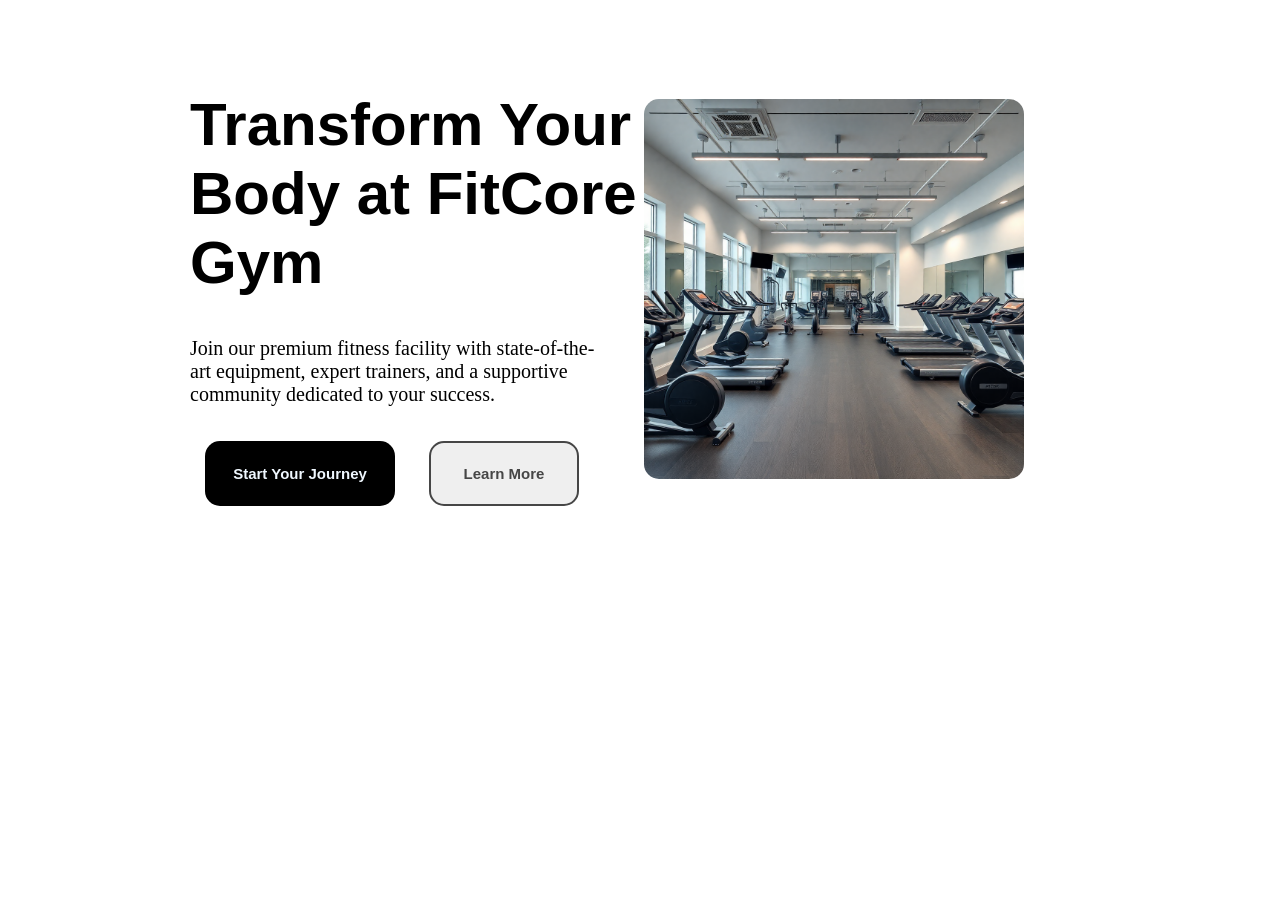
==== index.html @ e592e6e4 "First part" ====
<!DOCTYPE html>
<html lang="en">
<head>
    <meta charset="UTF-8">
    <meta name="viewport" content="width=device-width, initial-scale=1.0">
    <title>Page landing (Gym Assignment)</title>
    <link rel="stylesheet" href="./style.css">
</head>
<body>
    <header>
        <div class="writings">
        <h1>Transform Your Body at FitCore Gym</h1>
        <p>Join our premium fitness facility with state-of-the-art equipment, expert trainers, and a supportive community dedicated to your success.</p>
        <div class="buttons">
            <button class="first-btn">Start Your Journey</button>
            <button class="second-btn">Learn More</button>
        </div>
        </div>
        <img src="./Files and Images/FitCore Gym _ Assignment 2_files/hero-section-img.png" alt="" width="380">
    </header>
</body>
</html>
---- style.css ----
header{
    width: 900px;
    margin: auto;
    margin-top: 50px;
    .writings{
    display: inline-block;
        h1{
            width: 450px;
            font-family: 'Franklin Gothic Medium', 'Arial Narrow', Arial, sans-serif;
            font-size: 60px;
        }
        p{
            font-size: 20px;
            width: 420px;
        }
        .buttons{
            button{
                width: 190px;
                height: 65px;
                /* padding: 25px; */
                font-size: 15px;
                font-weight: bolder;
                border-radius: 15px;
                margin: 15px;
                    border: 2px rgb(70, 70, 70) solid;
                    color: rgb(70, 70, 70);
                &:hover{
                    cursor: pointer;
                }
                &:first-child{
                background-color: black;
                color: aliceblue;
                border: black;
                }
                &:last-child{
                width: 150px;
                }
            }
        }
    }
    img{
        border-radius: 15px;
    }
}
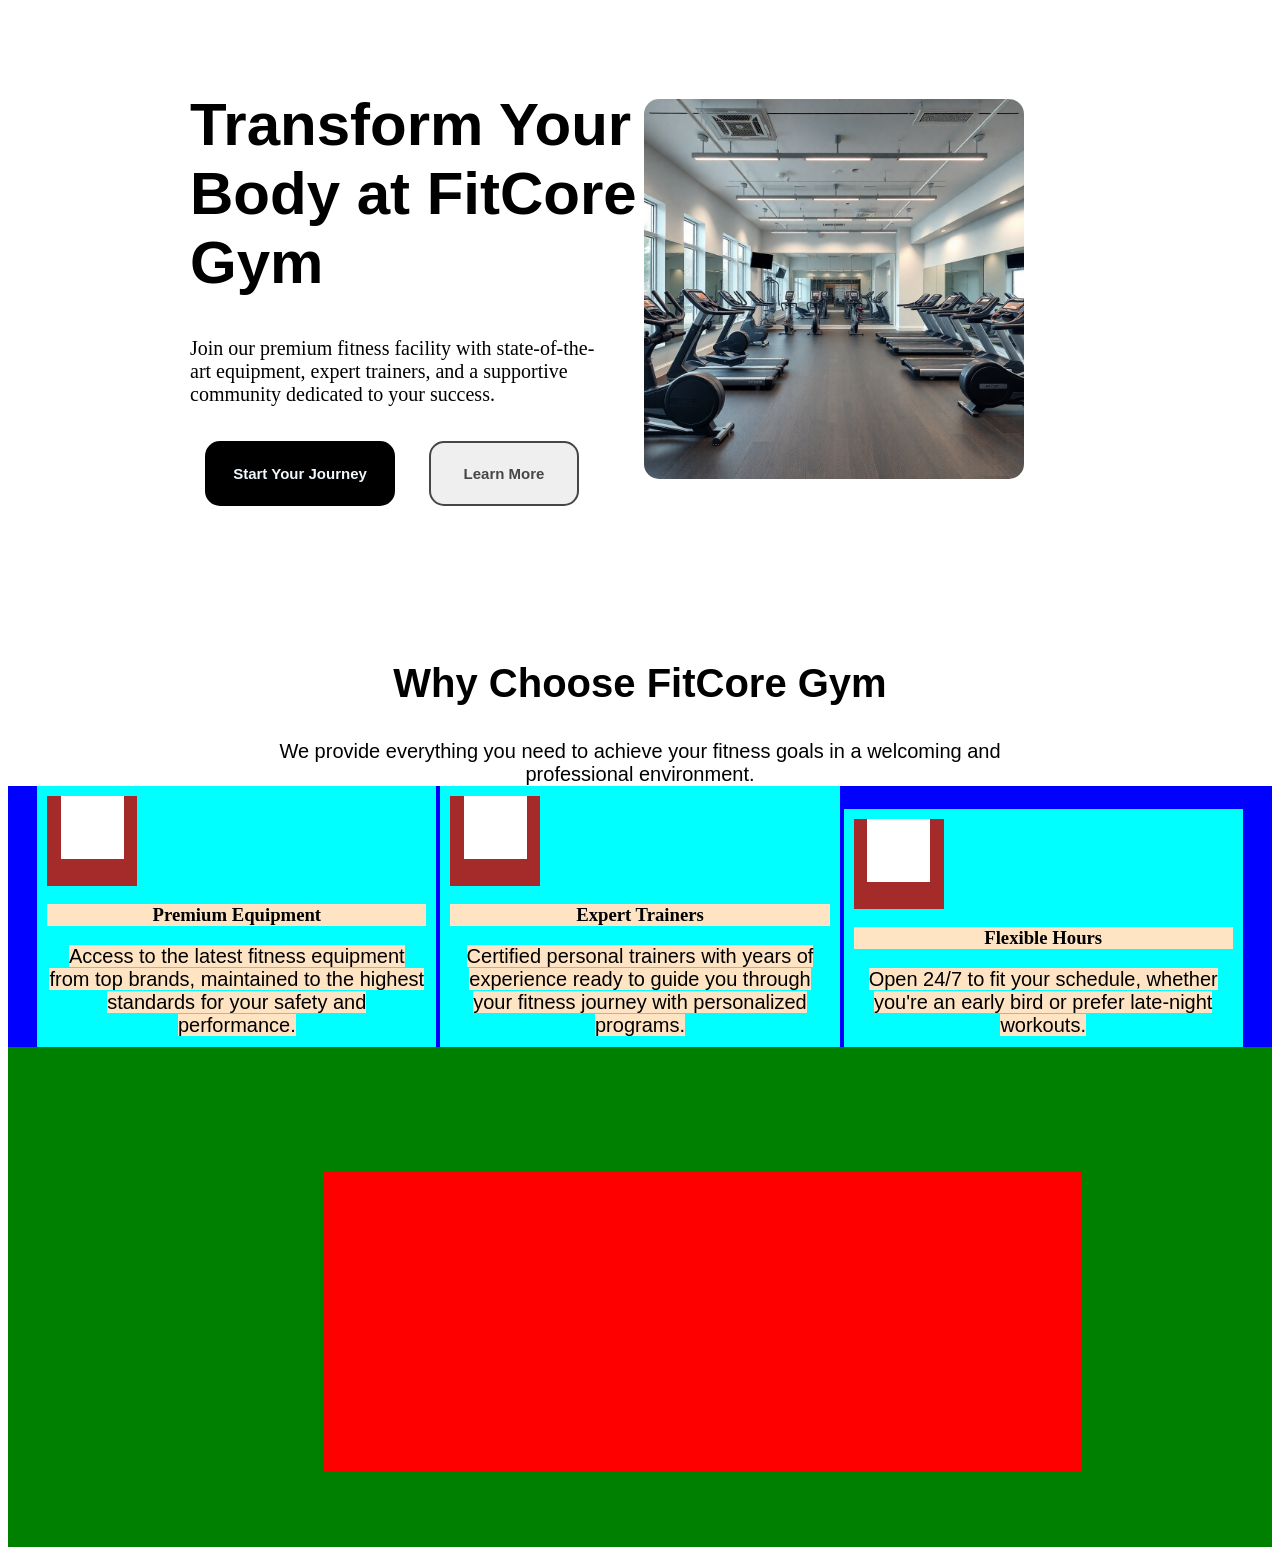
==== commit 84139b8e: "rearrange files" ====
--- a/index.html
+++ b/index.html
@@ -16,7 +16,40 @@
             <button class="second-btn">Learn More</button>
         </div>
         </div>
-        <img src="./Files and Images/FitCore Gym _ Assignment 2_files/hero-section-img.png" alt="" width="380">
+        <img src="./Images/hero-section-img.png" alt="" width="380">
     </header>
+
+    <main>
+        <article>
+            <div class="why-fitcore-gym">
+                <h1>Why Choose FitCore Gym</h1>
+                <p>We provide everything you need to achieve your fitness goals in a welcoming and professional environment.</p>
+                <div class="three-reasons">
+                    <div id="boxes-parent">
+                        <div class="boxes" id="premium-equipment">
+                        <div><div></div></div>
+                        <h3>Premium Equipment</h3>
+                        <p>Access to the latest fitness equipment from top brands, maintained to the highest standards for your safety and performance.</p>
+                    </div>
+                    <div class="boxes" id="expert-trainers">
+                        <div><div></div></div>
+                        <h3>Expert Trainers</h3>
+                        <p>Certified personal trainers with years of experience ready to guide you through your fitness journey with personalized programs.</p>
+                    </div>
+                    <div class="boxes" id="flexible-hours">
+                        <div><div></div></div>
+                        <h3>Flexible Hours</h3>
+                        <p>Open 24/7 to fit your schedule, whether you're an early bird or prefer late-night workouts.</p>
+                    </div>
+                    </div>
+                </div>
+            </div>
+        </article>
+    </main>
+
+
+    <div class="test1">
+        <div class="test2"></div>
+    </div>
 </body>
 </html>
--- a/style.css
+++ b/style.css
@@ -42,3 +42,69 @@
         border-radius: 15px;
     }
 }
+
+
+
+main{
+    article{
+        margin-top: 140px;
+        .why-fitcore-gym{
+            text-align: center;
+        }
+        h1{
+            font-family: 'Franklin Gothic Medium', 'Arial Narrow', Arial, sans-serif;
+            font-size: 40px;
+        }
+        p{
+            font-family: 'Franklin Gothic Medium', 'Arial Narrow', Arial, sans-serif;
+            font-size: 20px;
+            width: 800px;
+            margin: auto;
+        }
+        #boxes-parent{
+         margin: auto;
+         background-color: blue;
+         .boxes{
+            background-color: aqua;
+            display: inline-block;
+            width: 30%;
+            padding: 10px;
+            div{
+                width: 90px;
+                height: 90px;
+                background-color: brown;
+                padding: auto;
+                div{
+                    width: 70%;
+                    height: 70%;
+                    background-color: white;
+                    margin: auto;
+                }
+            }
+            h3{
+                background-color: bisque;
+            }
+            p{
+                background-color: bisque;
+                display: inline;
+            }
+         }
+        }
+    }
+}
+
+
+
+.test1{
+    background-color: green;
+    height: 500px;
+    width: 100%;
+    position: relative;
+    .test2{
+        height: 60%;
+        background-color: red;
+        width: 60%;
+        position: absolute; left: 25%; top: 25%;
+        
+    }
+}
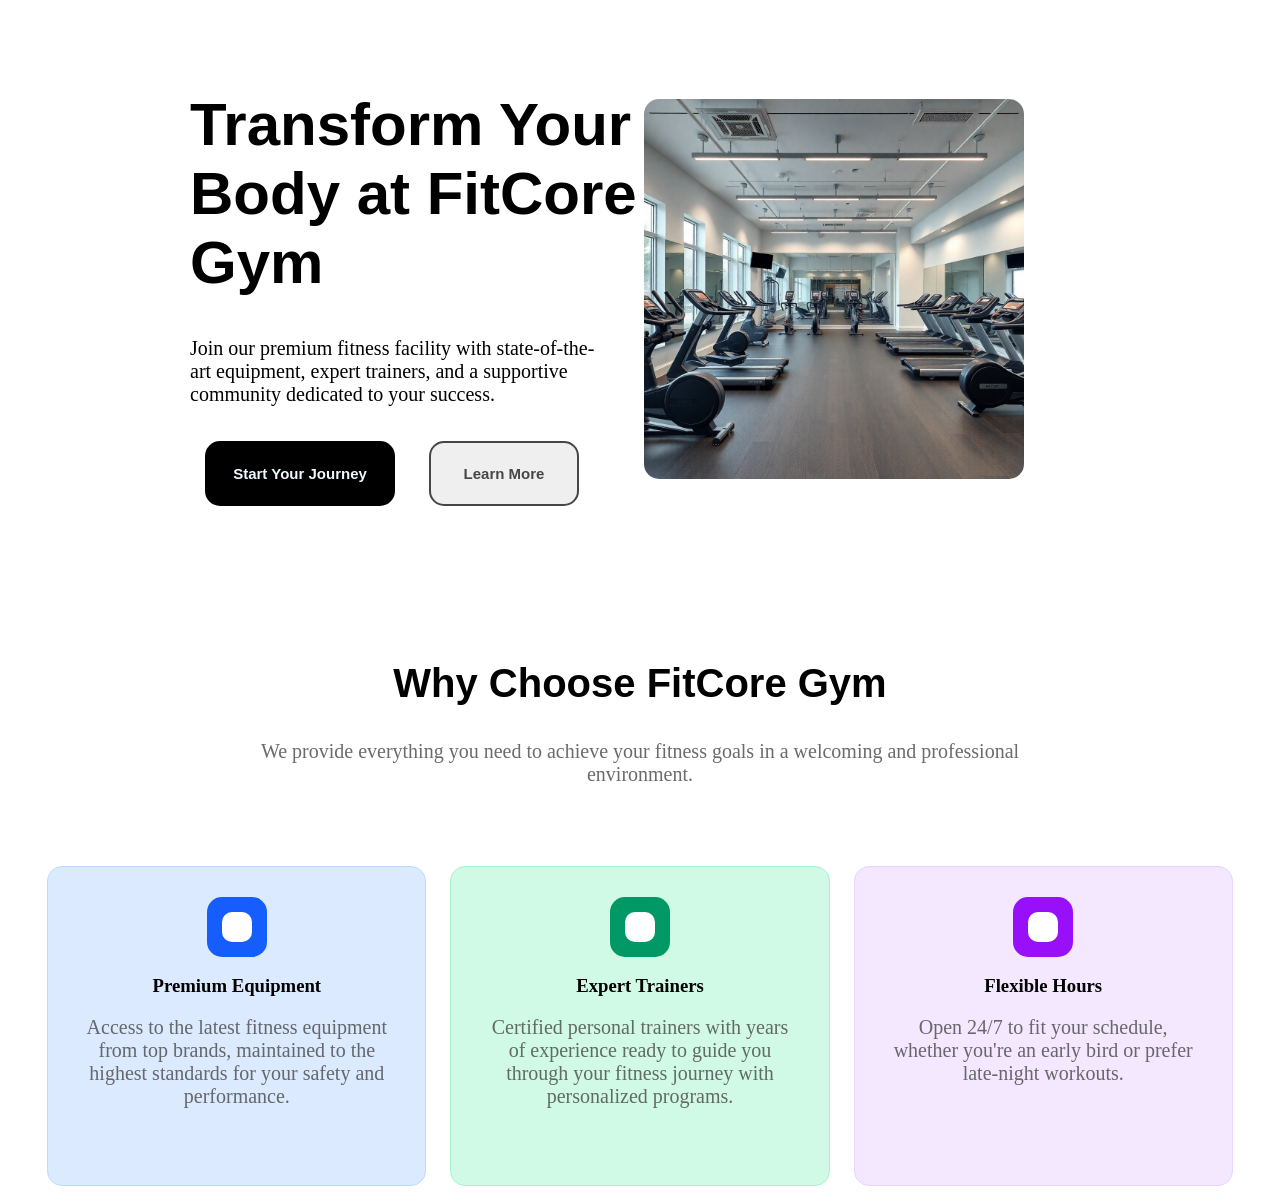
==== commit e05c1f99: "'Why Choose FitCore Gym' part added" ====
--- a/index.html
+++ b/index.html
@@ -24,7 +24,7 @@
             <div class="why-fitcore-gym">
                 <h1>Why Choose FitCore Gym</h1>
                 <p>We provide everything you need to achieve your fitness goals in a welcoming and professional environment.</p>
-                <div class="three-reasons">
+                
                     <div id="boxes-parent">
                         <div class="boxes" id="premium-equipment">
                         <div><div></div></div>
@@ -42,14 +42,12 @@
                         <p>Open 24/7 to fit your schedule, whether you're an early bird or prefer late-night workouts.</p>
                     </div>
                     </div>
-                </div>
+                
             </div>
         </article>
     </main>
 
 
-    <div class="test1">
-        <div class="test2"></div>
-    </div>
+    
 </body>
 </html>
--- a/style.css
+++ b/style.css
@@ -1,3 +1,7 @@
+*{
+    box-sizing: border-box;
+}
+
 header{
     width: 900px;
     margin: auto;
@@ -28,13 +32,13 @@
                     cursor: pointer;
                 }
                 &:first-child{
-                background-color: black;
-                color: aliceblue;
+                    background-color: black;
+                    color: aliceblue;
                 border: black;
-                }
-                &:last-child{
+            }
+            &:last-child{
                 width: 150px;
-                }
+            }
             }
         }
     }
@@ -56,37 +60,80 @@
             font-size: 40px;
         }
         p{
-            font-family: 'Franklin Gothic Medium', 'Arial Narrow', Arial, sans-serif;
+            /* font-family: 'Franklin Gothic Medium', 'Arial Narrow', Arial, sans-serif; */
             font-size: 20px;
             width: 800px;
             margin: auto;
+            margin-bottom: 70px;
+            color: rgb(70, 70, 70, 0.8);
         }
         #boxes-parent{
          margin: auto;
-         background-color: blue;
-         .boxes{
+         /* background-color: blue; */
+         height: 320px;
+        .boxes{
             background-color: aqua;
             display: inline-block;
             width: 30%;
-            padding: 10px;
+            height: 100%;
+            padding: 30px;
+            margin: 10px;
+            vertical-align: top;
+            border-radius: 15px;
             div{
-                width: 90px;
-                height: 90px;
+                width: 60px;
+                height: 60px;
+                margin: auto;
                 background-color: brown;
-                padding: auto;
+                position: relative;
+                border-radius: 15px;
                 div{
-                    width: 70%;
-                    height: 70%;
+                    width: 50%;
+                    height: 50%;
                     background-color: white;
-                    margin: auto;
+                    position: absolute; left: 25%; top: 25%;
+                    border-radius: 0;
+                    
                 }
             }
-            h3{
-                background-color: bisque;
+            /* h3{
+            } */
+            p{
+                /* background-color: bisque; */
+                display: inline;
             }
-            p{
-                background-color: bisque;
-                display: inline;
+         }
+         #premium-equipment{
+            background-color: rgb(219, 234, 254);
+            border: 1px solid rgb(190, 219, 255);
+            div{
+                background-color: rgb(21, 93, 252);
+                div{
+                    background-color: white;
+                    border-radius: 10px;
+                }
+            }
+         }
+         #expert-trainers{
+            background-color: rgb(208, 250, 229);
+            border: 1px solid rgb(164, 244, 207);
+            div{
+                background-color: rgb(0, 153, 102);
+                div{
+                    background-color: white;
+                    border-radius: 10px;
+                }
+            }
+         }
+         #flexible-hours{
+            background-color: rgb(243, 232, 255);
+            border: 1px solid rgb(233, 212, 255);
+            div{
+                background-color: rgb(152, 16, 250);
+                div{
+                    background-color: white;
+                    border-radius: 10px;
+                }
             }
          }
         }
@@ -94,17 +141,3 @@
 }
 
 
-
-.test1{
-    background-color: green;
-    height: 500px;
-    width: 100%;
-    position: relative;
-    .test2{
-        height: 60%;
-        background-color: red;
-        width: 60%;
-        position: absolute; left: 25%; top: 25%;
-        
-    }
-}
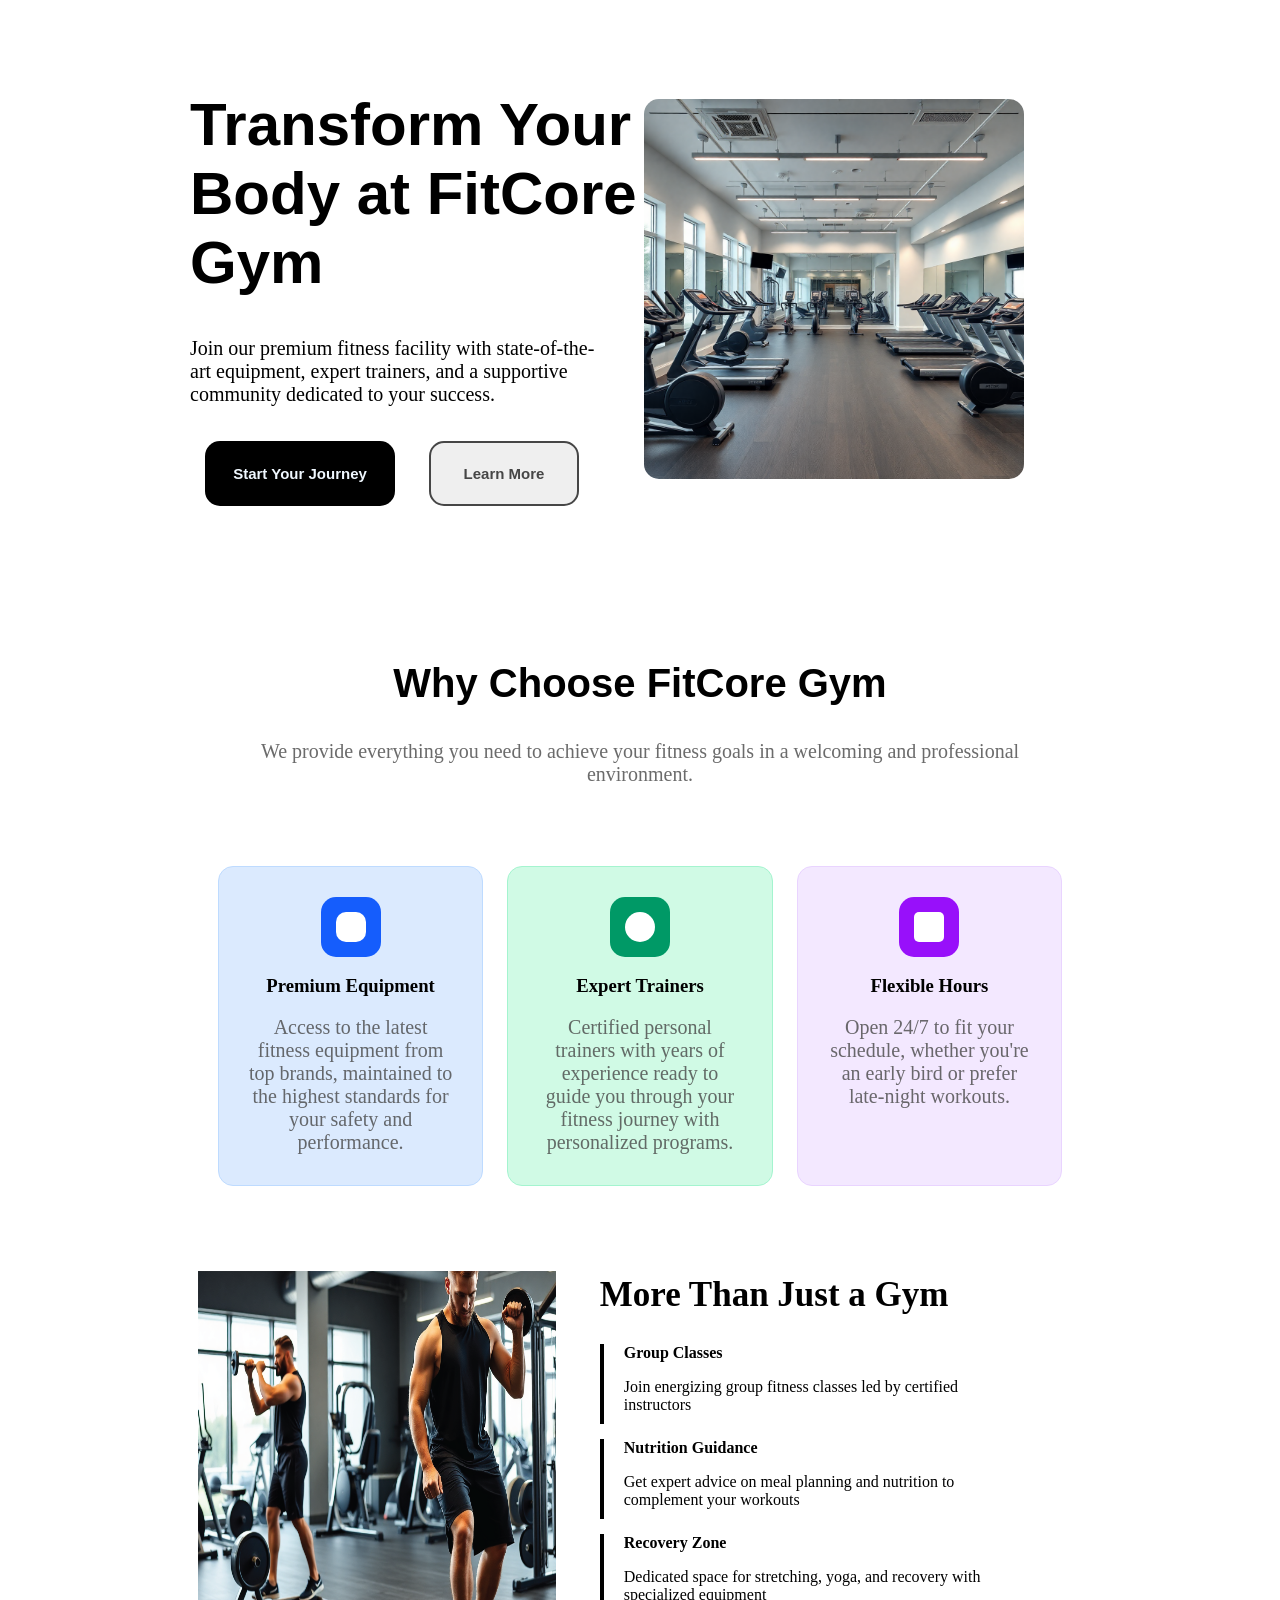
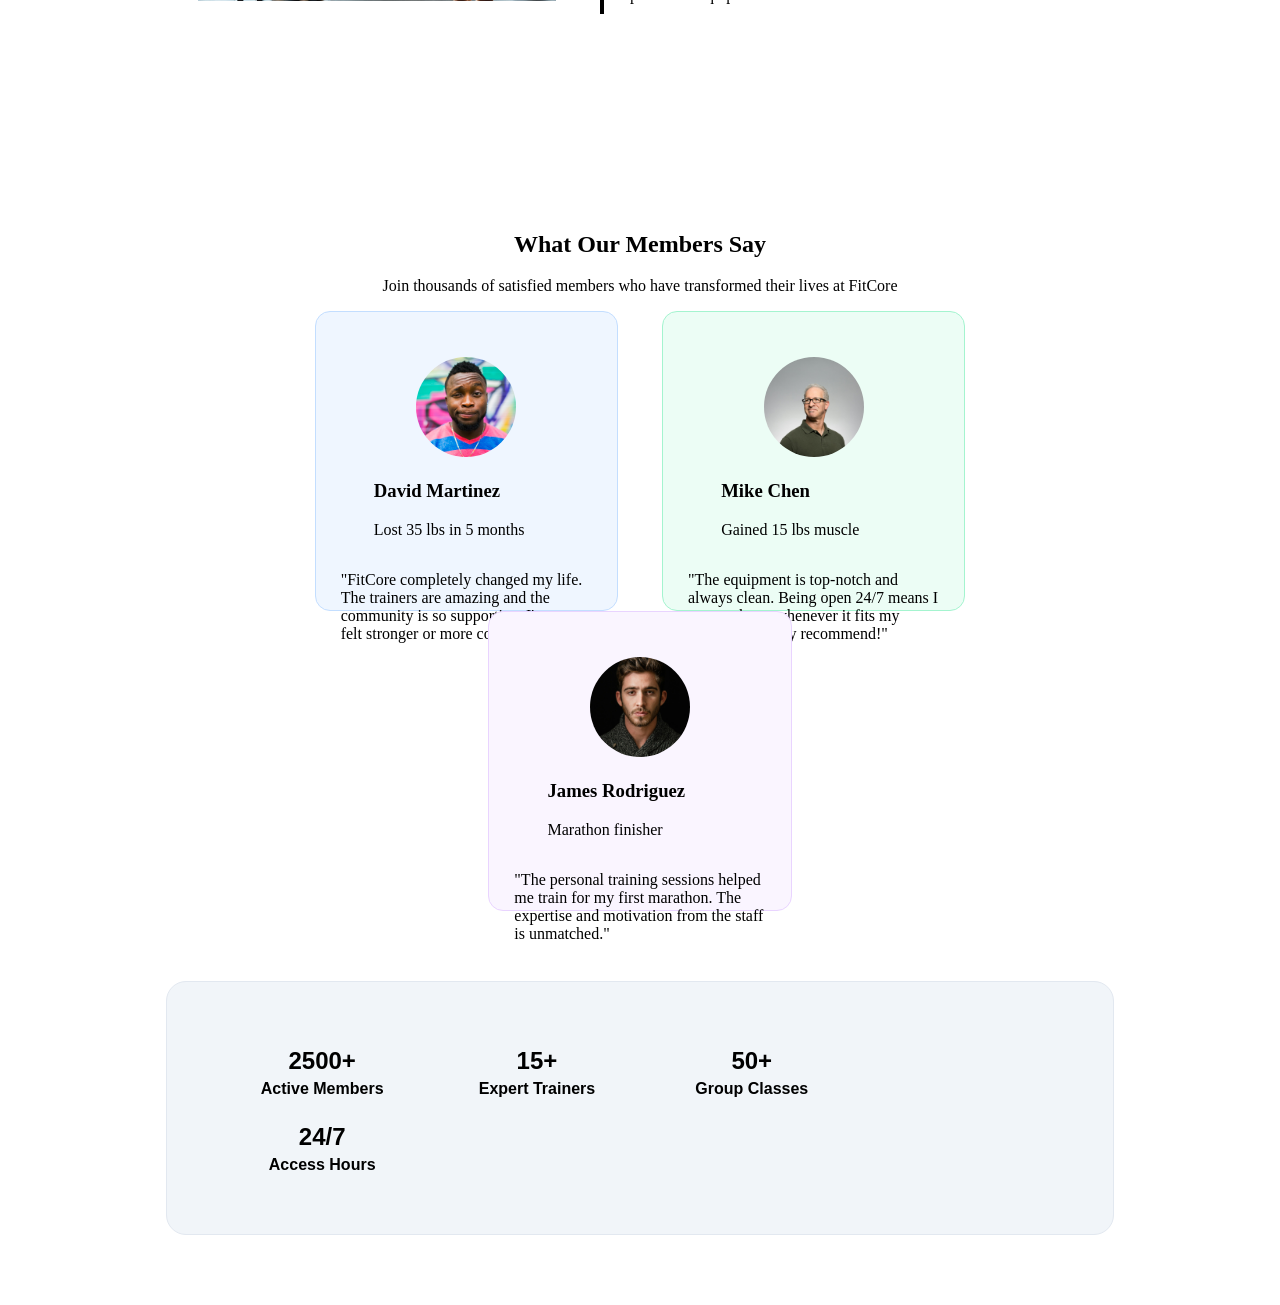
==== commit 2765f4b0: "Added 3 new parts to the assignment" ====
--- a/index.html
+++ b/index.html
@@ -41,10 +41,82 @@
                         <h3>Flexible Hours</h3>
                         <p>Open 24/7 to fit your schedule, whether you're an early bird or prefer late-night workouts.</p>
                     </div>
+                    </div>        
+            </div>
+
+            <div class="more-than-a-gym">
+              <div class="container">
+                  <div class="img"><img src="./Images/why-choose-us.png" alt="" width="400"></div>
+                <div class="writings">
+                    <h2>More Than Just a Gym</h2>
+                    <div class="heads">
+                        <h4>Group Classes</h4>
+                        <p>Join energizing group fitness classes led by certified instructors</p>
                     </div>
-                
+                    <div class="heads">
+                        <h4>Nutrition Guidance</h4>
+                        <p>Get expert advice on meal planning and nutrition to complement your workouts</p>
+                    </div>
+                    <div class="heads">
+                        <h4>Recovery Zone</h4>
+                        <p>Dedicated space for stretching, yoga, and recovery with specialized equipment</p>
+                    </div>
+                </div>
+              </div>
+            </div>
+
+            <div class="members-say">
+                <h1>What Our Members Say</h1>
+                <p>Join thousands of satisfied members who have transformed their lives at FitCore</p>
+                <div class="members">
+                    <div class="member">
+                        <div class="personal-img"><img src="./Images/avatar-1.jpg" alt=""></div>
+                        <div class="member-info">
+                        <h3>David Martinez</h3>
+                        <p>Lost 35 lbs in 5 months</p>
+                        </div>
+                        <p>"FitCore completely changed my life. The trainers are amazing and the community is so supportive. I've never felt stronger or more confident."</p>
+                    </div>
+                    <div class="member">
+                        <div class="personal-img"><img src="./Images/avatar-2.jpg" alt=""></div>
+                        <div class="member-info">
+                        <h3>Mike Chen</h3>
+                        <p>Gained 15 lbs muscle</p>
+                        </div>
+                        <p>"The equipment is top-notch and always clean. Being open 24/7 means I can work out whenever it fits my schedule. Highly recommend!"</p>
+                    </div>
+                    <div class="member">
+                        <div class="personal-img"><img src="./Images/avatar-3.jpg" alt=""></div>
+                        <div class="member-info">
+                        <h3>James Rodriguez</h3>
+                        <p>Marathon finisher</p>
+                        </div>
+                        <p>"The personal training sessions helped me train for my first marathon. The expertise and motivation from the staff is unmatched."</p>
+                    </div>
+                </div>
+            </div>
+
+            <div class="statistics">
+                <div>
+                    <h1>2500+</h1>
+                    <p>Active Members</p>
+                </div>
+                <div>
+                    <h1>15+</h1>
+                    <p>Expert Trainers</p>
+                </div>
+                <div>
+                    <h1>50+</h1>
+                    <p>Group Classes</p>
+                </div>
+                <div>
+                    <h1>24/7</h1>
+                    <p>Access Hours</p>
+                </div>
             </div>
         </article>
+
+        <section></section>
     </main>
 
 
--- a/style.css
+++ b/style.css
@@ -1,5 +1,6 @@
 *{
     box-sizing: border-box;
+    /* margin: 0; */
 }
 
 header{
@@ -54,89 +55,226 @@
         margin-top: 140px;
         .why-fitcore-gym{
             text-align: center;
-        }
-        h1{
-            font-family: 'Franklin Gothic Medium', 'Arial Narrow', Arial, sans-serif;
-            font-size: 40px;
-        }
-        p{
-            /* font-family: 'Franklin Gothic Medium', 'Arial Narrow', Arial, sans-serif; */
-            font-size: 20px;
-            width: 800px;
+            width: 70%;
             margin: auto;
-            margin-bottom: 70px;
-            color: rgb(70, 70, 70, 0.8);
-        }
-        #boxes-parent{
-         margin: auto;
-         /* background-color: blue; */
-         height: 320px;
-        .boxes{
-            background-color: aqua;
-            display: inline-block;
-            width: 30%;
-            height: 100%;
-            padding: 30px;
-            margin: 10px;
-            vertical-align: top;
-            border-radius: 15px;
+            h1{
+                font-family: 'Franklin Gothic Medium', 'Arial Narrow', Arial, sans-serif;
+                font-size: 40px;
+            }
+            p{
+                /* font-family: 'Franklin Gothic Medium', 'Arial Narrow', Arial, sans-serif; */
+                font-size: 20px;
+                width: 800px;
+                margin: auto;
+                margin-bottom: 70px;
+                color: rgb(70, 70, 70, 0.8);
+            }
+            #boxes-parent{
+             margin: auto;
+             /* background-color: blue; */
+             height: 320px;
+            .boxes{
+                background-color: aqua;
+                display: inline-block;
+                width: 30%;
+                height: 100%;
+                padding: 30px;
+                margin: 10px;
+                vertical-align: top;
+                border-radius: 15px;
+                div{
+                    width: 60px;
+                    height: 60px;
+                    margin: auto;
+                    background-color: brown;
+                    position: relative;
+                    border-radius: 15px;
+                    div{
+                        width: 50%;
+                        height: 50%;
+                        background-color: white;
+                        position: absolute; left: 25%; top: 25%;
+                        border-radius: 0;
+                        
+                    }
+                }
+                /* h3{
+                } */
+                p{
+                    /* background-color: bisque; */
+                    display: inline;
+                }
+             }
+             #premium-equipment{
+                background-color: rgb(219, 234, 254);
+                border: 1px solid rgb(190, 219, 255);
+                div{
+                    background-color: rgb(21, 93, 252);
+                    div{
+                        background-color: white;
+                        border-radius: 10px;
+                    }
+                }
+             }
+             #expert-trainers{
+                background-color: rgb(208, 250, 229);
+                border: 1px solid rgb(164, 244, 207);
+                div{
+                    background-color: rgb(0, 153, 102);
+                    div{
+                        background-color: white;
+                        border-radius: 50%;
+                    }
+                }
+             }
+             #flexible-hours{
+                background-color: rgb(243, 232, 255);
+                border: 1px solid rgb(233, 212, 255);
+                div{
+                    background-color: rgb(152, 16, 250);
+                    div{
+                        background-color: white;
+                        border-radius: 5px;
+                    }
+                }
+             }
+            }
+        }
+        .more-than-a-gym{
+            /* background-color: aqua; */
+            margin: 70px auto 0px;
+            width: 70%;
+            .container{
+                margin: auto;
+                /* background-color: blue; */
+                width: 100%;
+                height: 330px;
+                margin: auto;
+                    div{
+                    /* background-color: brown; */
+                    display: inline-block;
+                    width: 45%;
+                    height: 100%;
+                    vertical-align: top;
+                    }
+                    .img{
+                        /* background-color: aqua; */
+                        img{
+                            margin: 25px auto;
+                            width: 90%;
+                            height: 100%;
+                        }
+                    }
+            .writings{
+                /* background-color: chartreuse; */
+                height: 80%;
+                h2{
+                    font-size: 35px;
+                    /* height: 10px; */
+                    /* background-color: aliceblue; */
+                }
+                .heads{
+                    display: inline-block;
+                    /* background-color: blueviolet; */
+                    border-left: 4px solid black;
+                    margin-bottom: 15px;
+                    padding-left: 20px;
+                    width: 100%;
+                    height: 80px;
+                    /* border: 1px solid black; */
+                    h4{
+                        margin: 0;
+                        /* color: aliceblue; */
+                        width: 100%;
+                    }
+                    p{
+                        width: 100%;
+                    }
+                }
+            }
+            }
+        }
+
+        .members-say{
+            /* background-color: aqua; */
+            margin-top: 255px;
+            text-align: center;
+            .members{
+                width: 80%;
+                margin: auto;
+                .member{
+                    border: 2px solid black;
+                    display: inline-block;
+                    width: 30%;
+                    height: 300px;
+                    vertical-align: top;
+                    margin: 0 20px;
+                    border-radius: 15px;
+                    padding: 45px 25px;
+                    .personal-img{
+                        display: inline-block;
+                        vertical-align: top;
+                        img{
+                            width: 100px;
+                            border-radius: 50%;
+                        }
+                    }
+                    .member-info{
+                        display: inline-block;
+                        /* background-color: blueviolet; */
+                        width: 200px;
+                        margin-left: 15px;
+                        h3{
+                            width: 100%;
+                            text-align: start;
+                        }
+                        p{
+                            width: 100%;
+                            text-align: start;
+                        }
+                    }
+                    p{
+                        width: 100%;
+                        text-align: start;
+                    }
+                }
+                .member:first-child{
+                    background-color: rgb(239, 246, 255);
+                    border: 1px solid rgb(195, 222, 255);
+                }
+                .member:nth-child(2){
+                    background-color: rgb(236, 253, 245);
+                    border: 1px solid rgb(164, 244, 207);
+                }
+                .member:last-child{
+                    background-color: rgb(250, 245, 255);
+                    border: 1px solid rgb(233, 212, 255);
+                }
+            }
+        }
+        .statistics{
+            width: 75%;
+            margin: 70px auto;
+            border-radius: 20px;
+            background-color: rgb(241, 245, 249);
+            border: 1px solid rgb(226, 232, 240);
+            padding: 50px;
+            font-family: Verdana, Geneva, Tahoma, sans-serif;
+            font-weight: 900;
             div{
-                width: 60px;
-                height: 60px;
-                margin: auto;
-                background-color: brown;
-                position: relative;
-                border-radius: 15px;
-                div{
-                    width: 50%;
-                    height: 50%;
-                    background-color: white;
-                    position: absolute; left: 25%; top: 25%;
-                    border-radius: 0;
-                    
-                }
-            }
-            /* h3{
-            } */
-            p{
-                /* background-color: bisque; */
-                display: inline;
-            }
-         }
-         #premium-equipment{
-            background-color: rgb(219, 234, 254);
-            border: 1px solid rgb(190, 219, 255);
-            div{
-                background-color: rgb(21, 93, 252);
-                div{
-                    background-color: white;
-                    border-radius: 10px;
-                }
-            }
-         }
-         #expert-trainers{
-            background-color: rgb(208, 250, 229);
-            border: 1px solid rgb(164, 244, 207);
-            div{
-                background-color: rgb(0, 153, 102);
-                div{
-                    background-color: white;
-                    border-radius: 10px;
-                }
-            }
-         }
-         #flexible-hours{
-            background-color: rgb(243, 232, 255);
-            border: 1px solid rgb(233, 212, 255);
-            div{
-                background-color: rgb(152, 16, 250);
-                div{
-                    background-color: white;
-                    border-radius: 10px;
-                }
-            }
-         }
-        }
+                display: inline-block;
+                width: 22.5%;
+                margin: 10px;
+                text-align: center;
+                h1{
+                    margin: 5px;
+                }
+                p{
+                    margin: 0;
+                }
+            }
+        }
+
     }
 }
 
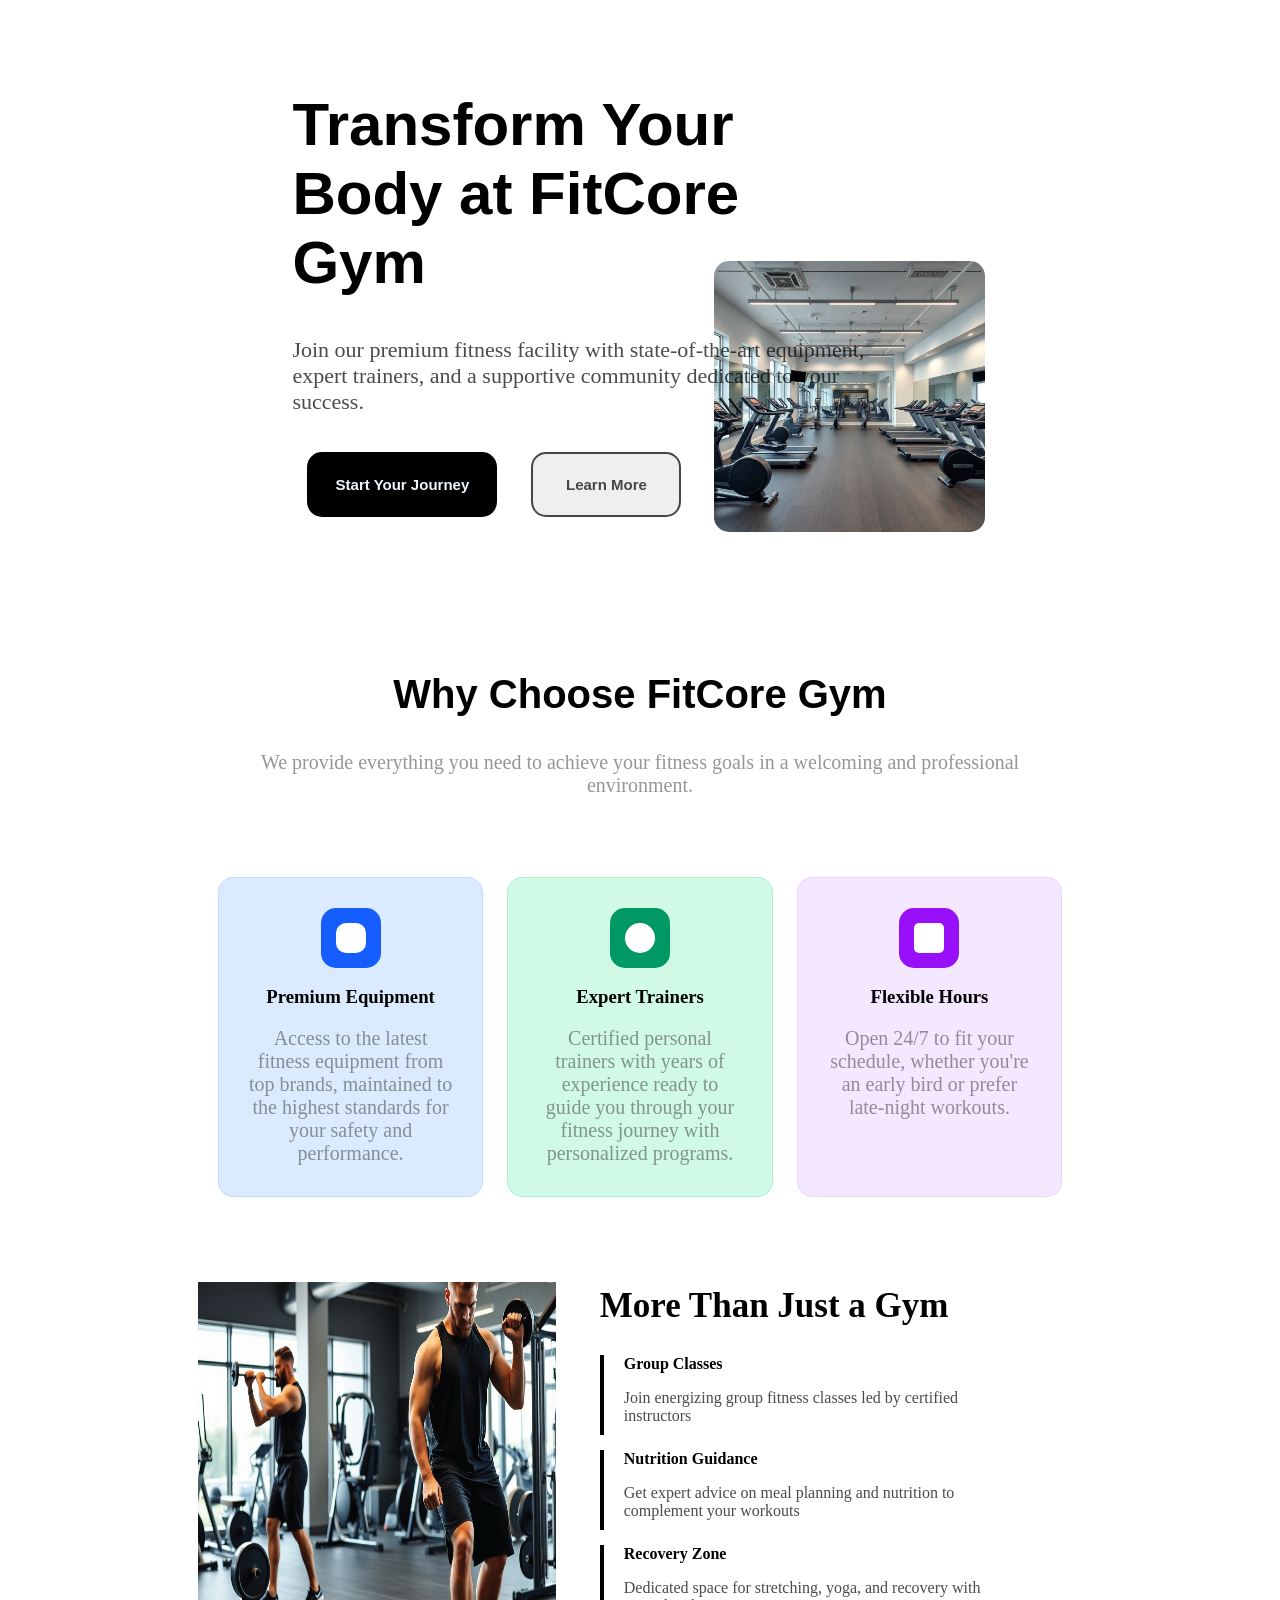
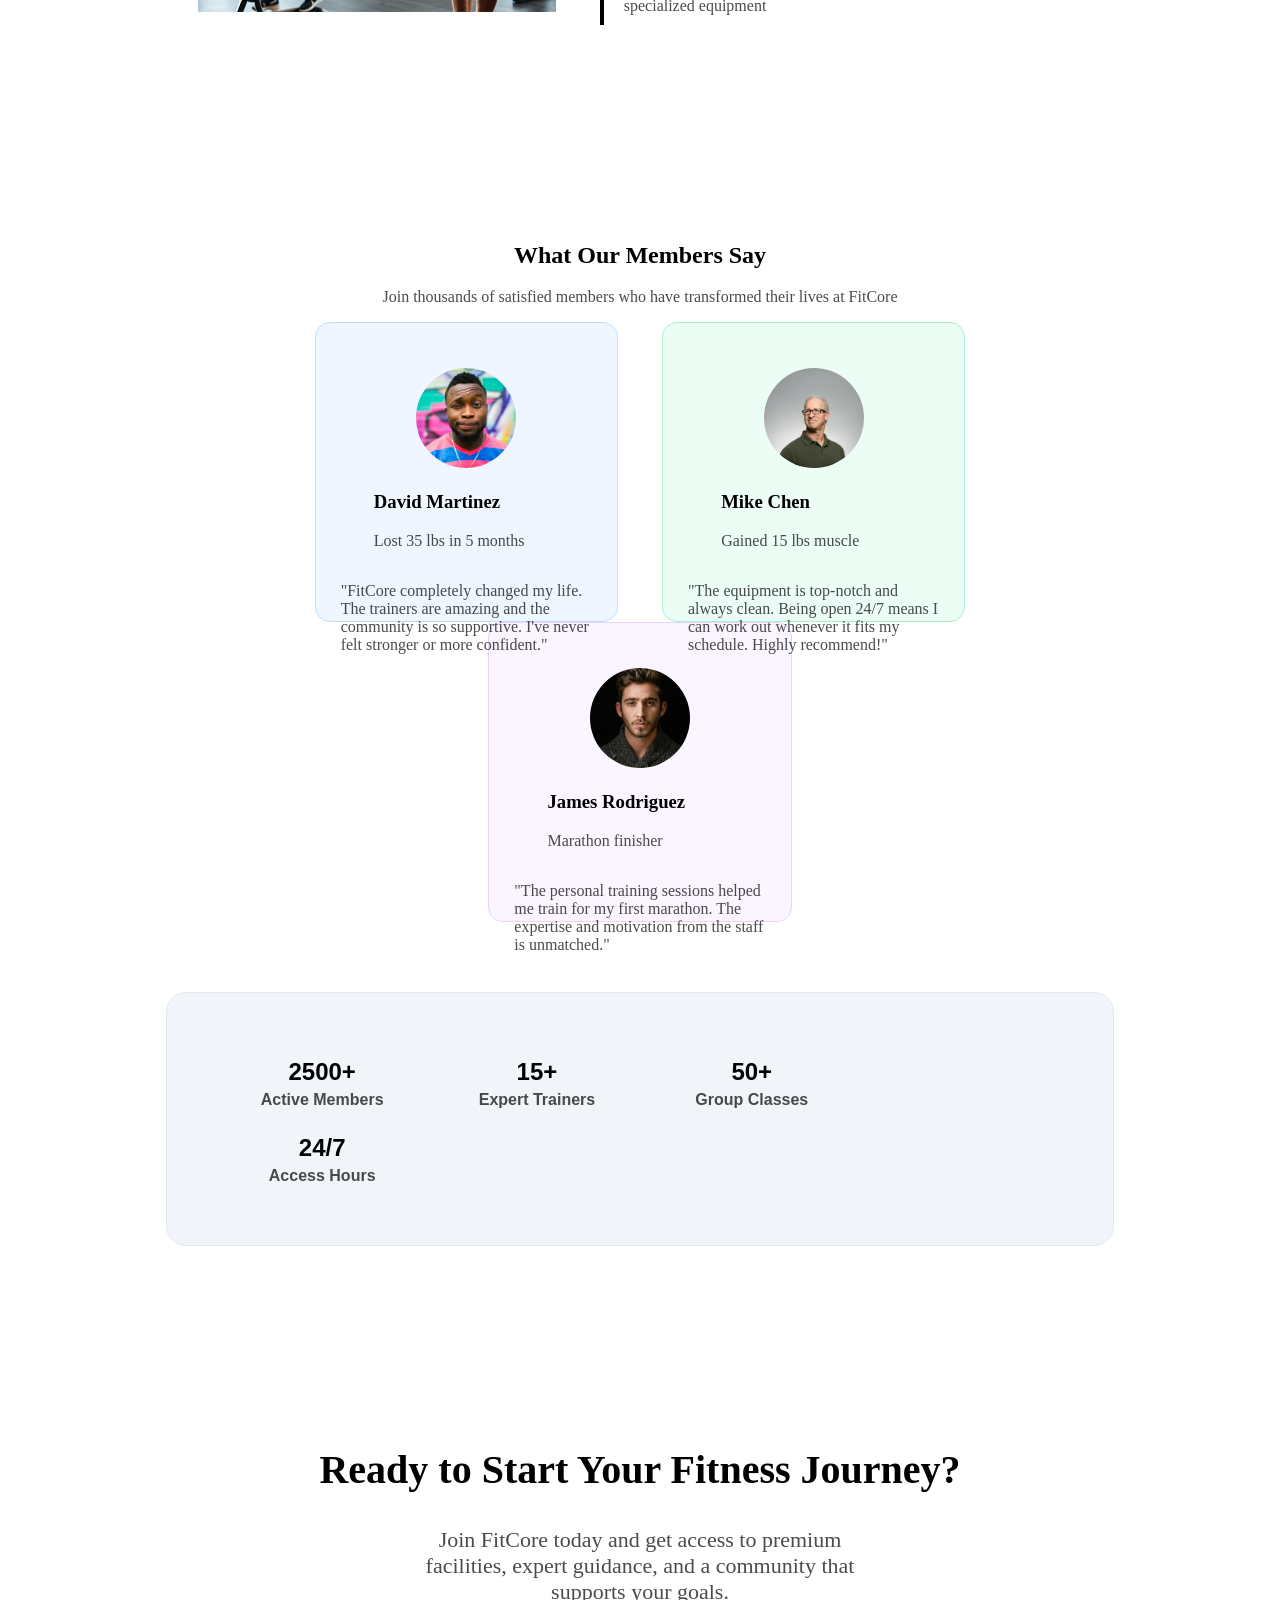
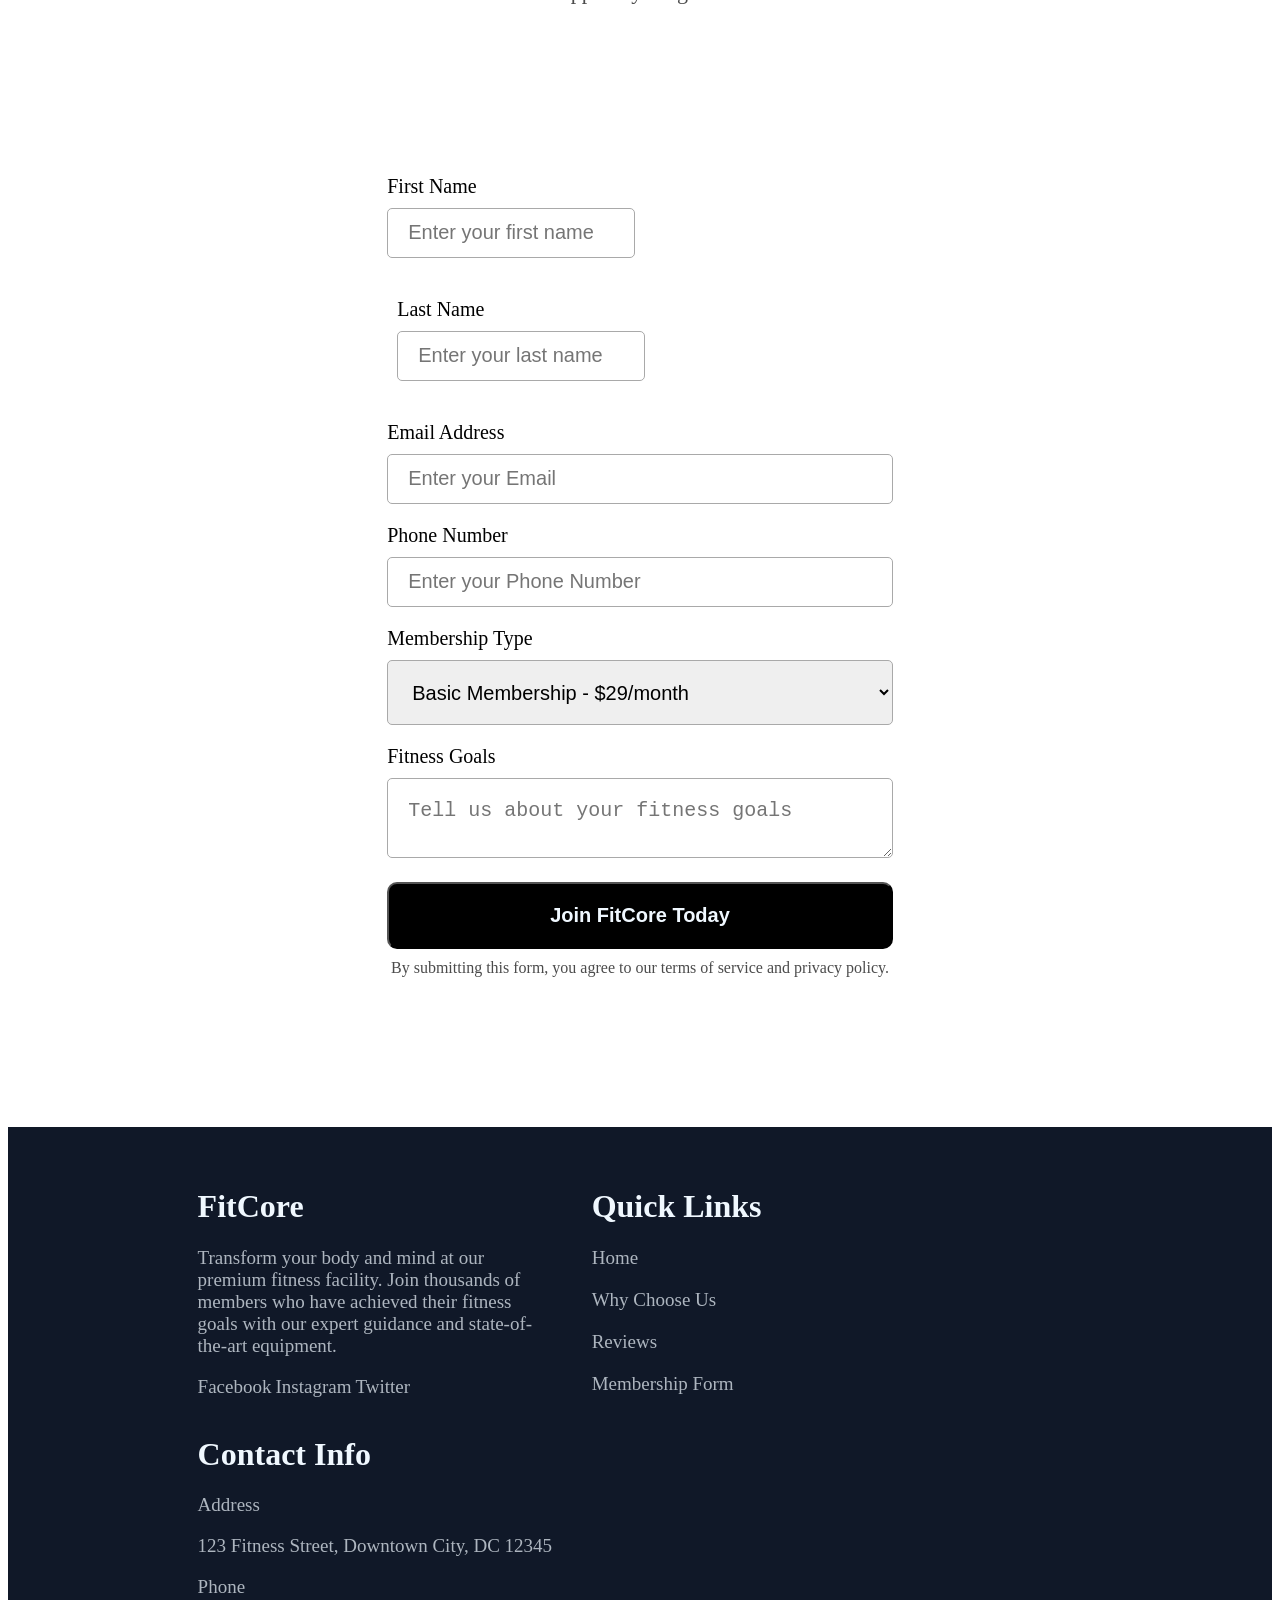
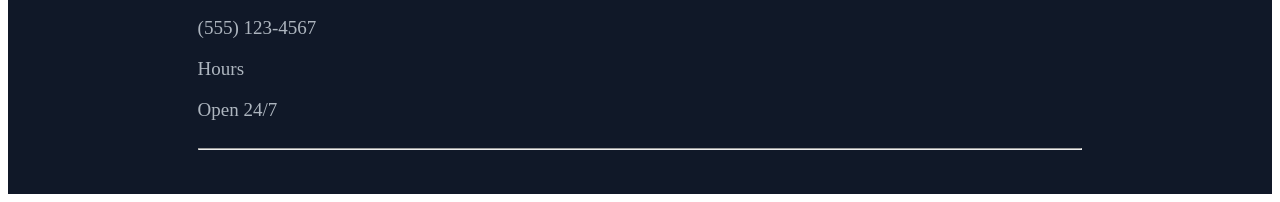
==== commit 1f00df2c: "application & footer part" ====
--- a/index.html
+++ b/index.html
@@ -7,7 +7,7 @@
     <link rel="stylesheet" href="./style.css">
 </head>
 <body>
-    <header>
+    <header id="main-header">
         <div class="writings">
         <h1>Transform Your Body at FitCore Gym</h1>
         <p>Join our premium fitness facility with state-of-the-art equipment, expert trainers, and a supportive community dedicated to your success.</p>
@@ -116,10 +116,78 @@
             </div>
         </article>
 
-        <section></section>
-    </main>
+        <section>
+            <div class="ready-to-start">
+                <h1>Ready to Start Your Fitness Journey?</h1>
+                <p>Join FitCore today and get access to premium facilities, expert guidance, and a community that supports your goals.</p>
+            </div>
 
 
+            <div class="application">
+                <form action="#">
+                    <div class="name">
+                        <label for="first-name">First Name</label>
+                        <input type="text" name="first-name" id="first-name" placeholder="Enter your first name">
+                    </div>
+                    <div class="name">
+                        <label for="last-name">Last Name</label>
+                        <input type="text" name="last-name" id="last-name" placeholder="Enter your last name">
+                    </div>
+                    <div class="email">
+                        <label for="email-address">Email Address</label>
+                        <input type="email" name="email-address" id="email-address" placeholder="Enter your Email">
+                    </div>
+                    <div class="phone">
+                        <label for="phone-number">Phone Number</label>
+                        <input type="tel" name="phone-number" id="phone-number" placeholder="Enter your Phone Number">
+                    </div>
+                    <div class="membership">
+                        <label for="membership-type">Membership Type</label>
+                        <select name="membership-type" id="membership-type">
+                            <option value="Basic Membership - $29/month">Basic Membership - $29/month</option>
+                            <option value="Premium Membership - $49/month">Premium Membership - $49/month</option>
+                            <option value="VIP Membership - $79/month">VIP Membership - $79/month</option>
+                        </select>
+                    </div>
+                    <div class="fitness">
+                        <label for="fitness-goals">Fitness Goals</label>
+                        <textarea type="text" name="fitness-goals" id="fitness-goals" placeholder="Tell us about your fitness goals"></textarea>
+                    </div>
+                    <button>Join FitCore Today</button>
+                </form>
+                <p>By submitting this form, you agree to our terms of service and privacy policy.</p>
+            </div>
+        </section>
+
+        <footer>
+            <div class="container">
+                <div>
+                    <h1>FitCore</h1>
+                    <p>Transform your body and mind at our premium fitness facility. Join thousands of members who have achieved their fitness goals with our expert guidance and state-of-the-art equipment.</p>
+                    <a href="">Facebook</a>
+                    <a href="">Instagram</a>
+                    <a href="">Twitter</a>
+                </div>
+                <div>
+                    <h1>Quick Links</h1>
+                    <div><a href="#main-header">Home</a></div>
+                    <div><a href="">Why Choose Us</a></div>
+                    <div><a href="">Reviews</a></div>
+                    <div><a href="">Membership Form</a></div>
+                </div>
+                <div>
+                    <h1>Contact Info</h1>
+                    <p>Address</p>
+                    <p>123 Fitness Street, Downtown City, DC 12345</p>
+                    <p>Phone</p>
+                    <p>(555) 123-4567</p>
+                    <p>Hours</p>
+                    <p>Open 24/7</p>
+                </div>
+                <hr><br><br>
+            </div>
+        </footer>
+    </main>
     
 </body>
 </html>
--- a/style.css
+++ b/style.css
@@ -2,21 +2,29 @@
     box-sizing: border-box;
     /* margin: 0; */
 }
+html {
+  scroll-behavior: smooth;
+}
+
+p{
+    opacity: 0.7;
+}
 
 header{
-    width: 900px;
+    width: 55%;
     margin: auto;
     margin-top: 50px;
     .writings{
     display: inline-block;
+    width: 60%;
         h1{
             width: 450px;
             font-family: 'Franklin Gothic Medium', 'Arial Narrow', Arial, sans-serif;
             font-size: 60px;
         }
         p{
-            font-size: 20px;
-            width: 420px;
+            font-size: 22px;
+            width: 580px;
         }
         .buttons{
             button{
@@ -45,6 +53,8 @@
     }
     img{
         border-radius: 15px;
+        width: 39%;
+        vertical-align: bottom;
     }
 }
 
@@ -276,6 +286,158 @@
         }
 
     }
+    section{
+        margin-top: 200px;
+        .ready-to-start{
+            width: 70%;
+            margin: auto;
+            text-align: center;
+            h1{
+                font-size: 40px;
+            }
+            p{
+                font-size: 22px;
+                width: 50%;
+                margin: auto;
+                opacity: 0.7;
+            }
+        }
+            .application{
+        /* background-color: aqua; */
+        width: 40%;
+        margin: 150px auto;
+        div{
+            /* background-color: red; */
+            margin: 20px 0;
+            label{
+                display: block;
+                font-size: 20px;
+                margin-bottom: 10px;
+            }
+            input{
+                width: 100%;
+                height: 50px;
+                padding: 20px;
+                font-size: 20px;
+                border-radius: 5px;
+                border: 1px solid darkgray;
+            }
+            select{
+                width: 100%;
+                height: 65px;
+                padding: 20px;
+                font-size: 20px;
+                border-radius: 5px;
+                border: 1px solid darkgray;
+            }
+            textarea{
+                                width: 100%;
+                height: 80px;
+                padding: 20px;
+                font-size: 20px;
+                border-radius: 5px;
+                border: 1px solid darkgray;
+            }
+        }
+        .name{
+            display: inline-block;
+            width: 49%;
+        }
+        .name:nth-child(2){
+            margin-left: 10px;
+        }
+        button{
+            background-color: black;
+            color: aliceblue;
+            padding: 20px;
+            width: 100%;
+            border-radius: 10px;
+            font-size: 20px;
+            font-weight: 700;
+        }
+        p{
+            text-align: center;
+            margin-top: 10px;
+        }
+    }
+    }
+
+    footer{
+        background-color: rgb(16, 24, 40);
+        color: aliceblue;
+        p{
+            font-size: 19px;
+        }
+        a{
+            font-size: 19px;
+
+        }
+        .container{
+            
+            width: 70%;
+            margin: auto;
+            padding-top: 40px;
+            div{
+                display: inline-block;
+            }
+            div:first-child{
+                vertical-align: top;
+                margin-right: 45px;
+                width: 39%;
+                p{
+                    opacity: 0.7;
+                }
+                a{
+                    text-decoration: none;
+                    color: aliceblue;
+                    opacity: 0.7;
+                }
+            }
+            div:nth-child(2){
+                vertical-align: top;
+                width: 25%;
+                
+                
+                div{
+                    display: block;
+                    
+                    width: 100%;
+                    margin-bottom: 20px;
+                    a{
+                        color: aliceblue;
+                        text-decoration: none;
+                        opacity: 0.7;
+                    }
+                }
+            }
+            div:last-child{
+                vertical-align: top;
+                p:nth-child(2){
+                    font-weight: 900;
+                    font-size: 22px;
+                    color: white;
+                    opacity: 1;
+                }
+                p:nth-child(4){
+                    font-weight: 900;
+                    font-size: 22px;
+                    color: white;
+                    opacity: 1;
+                }
+                p:nth-child(6){
+                    font-weight: 900;
+                    font-size: 22px;
+                    color: white;
+                    opacity: 1;
+                }
+                
+
+            }
+
+        }
+    }
+
+
 }
 
 
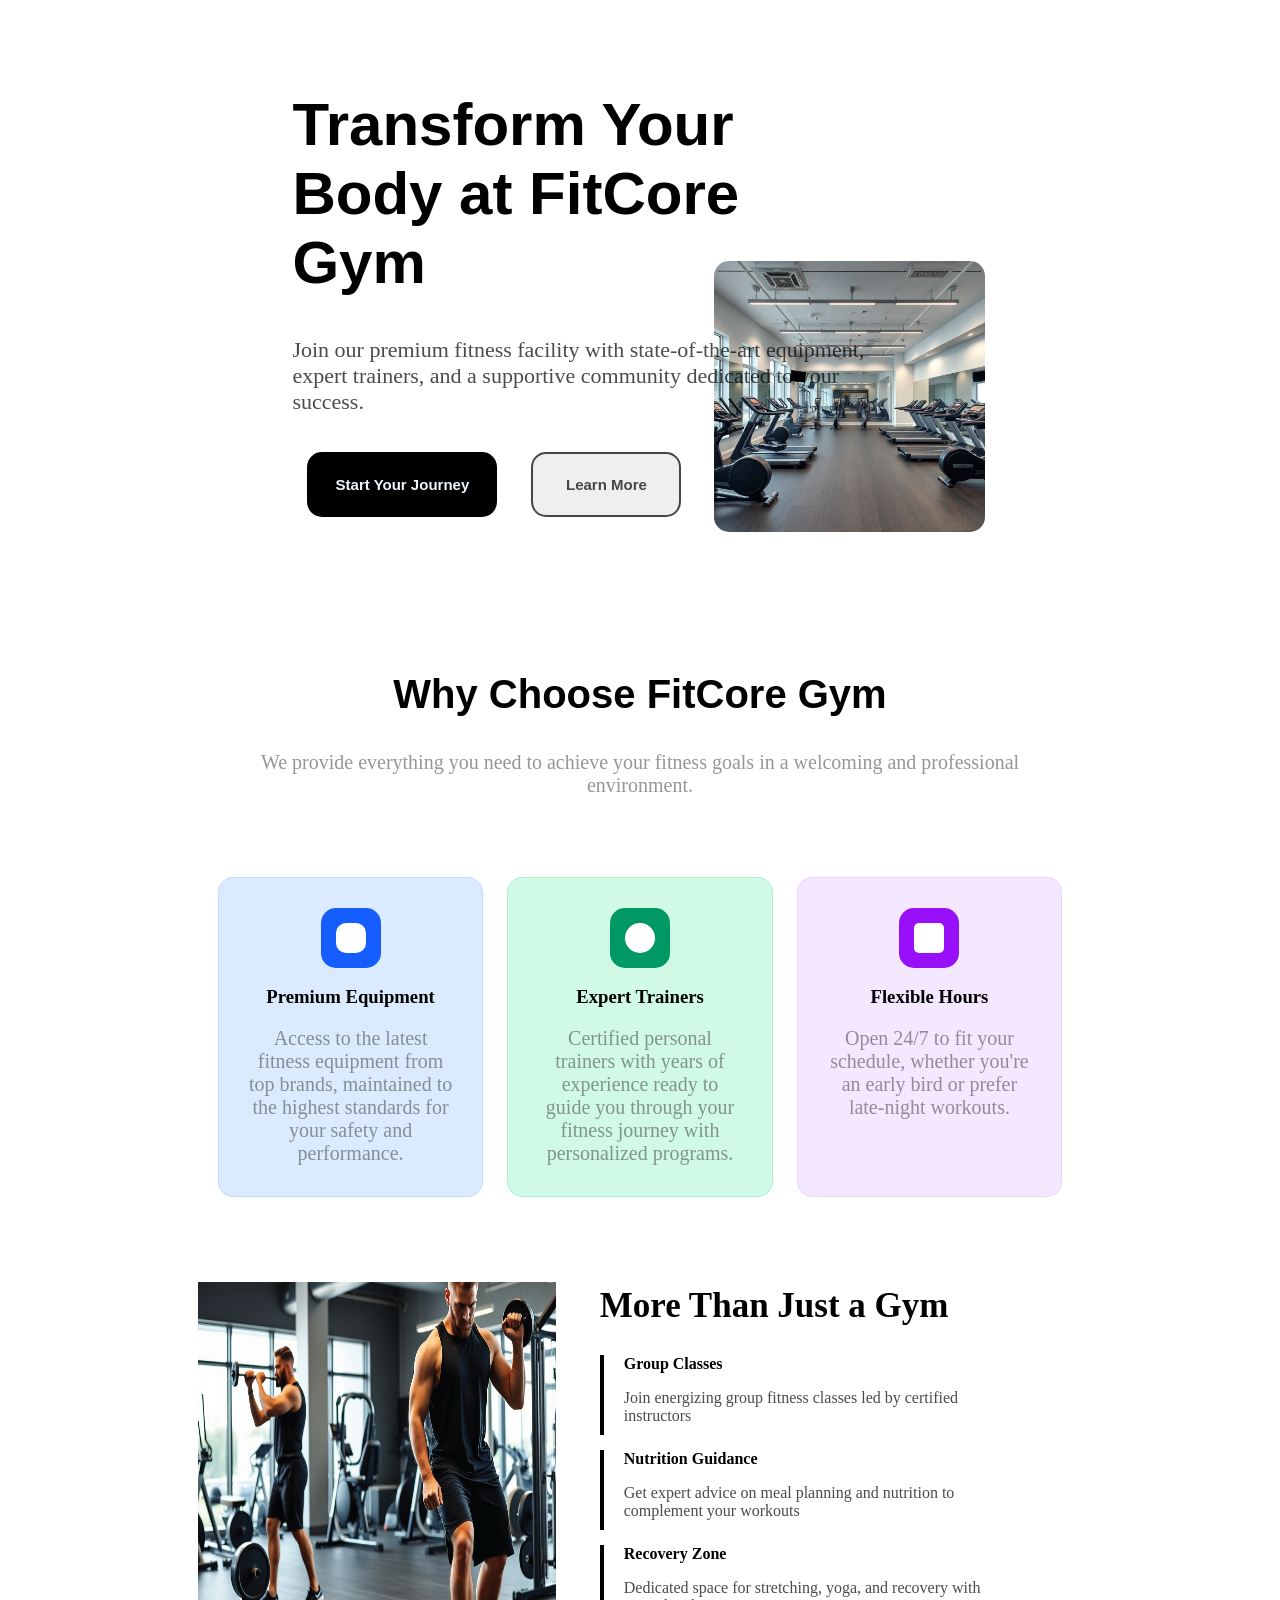
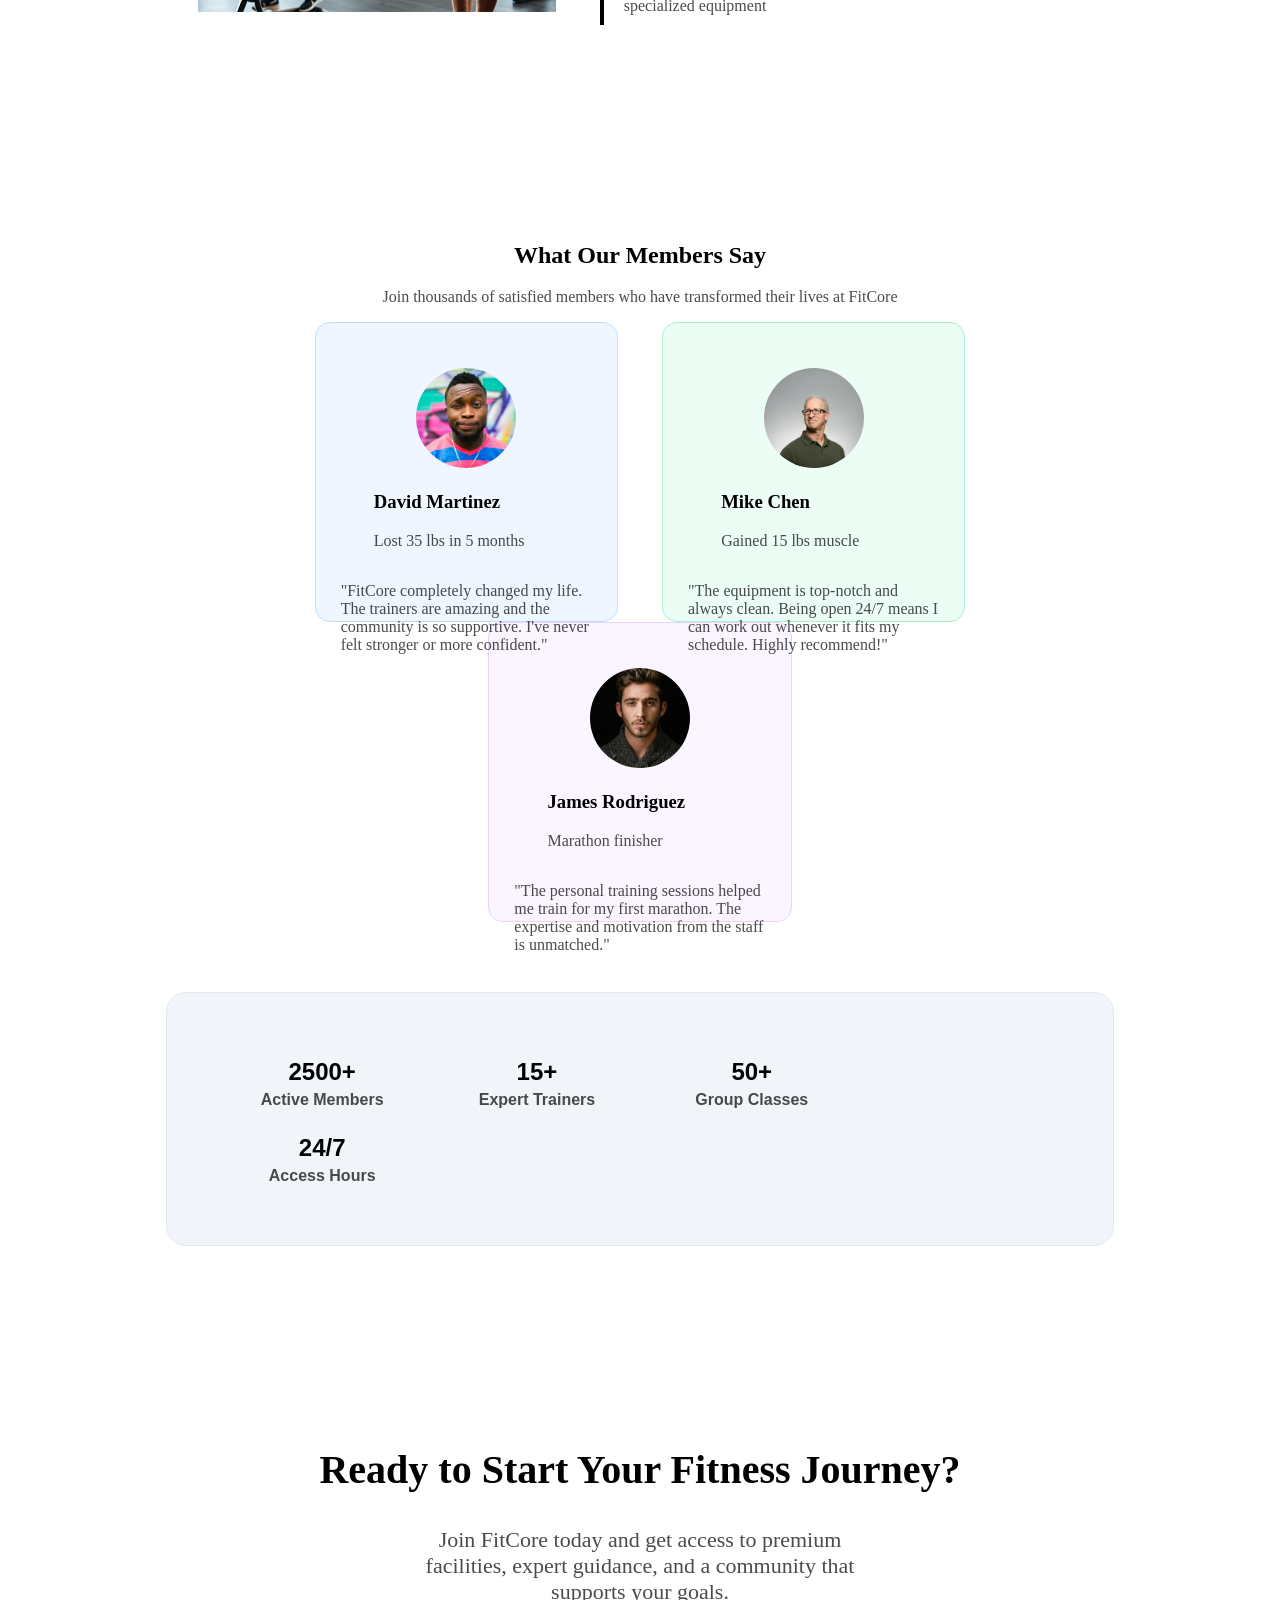
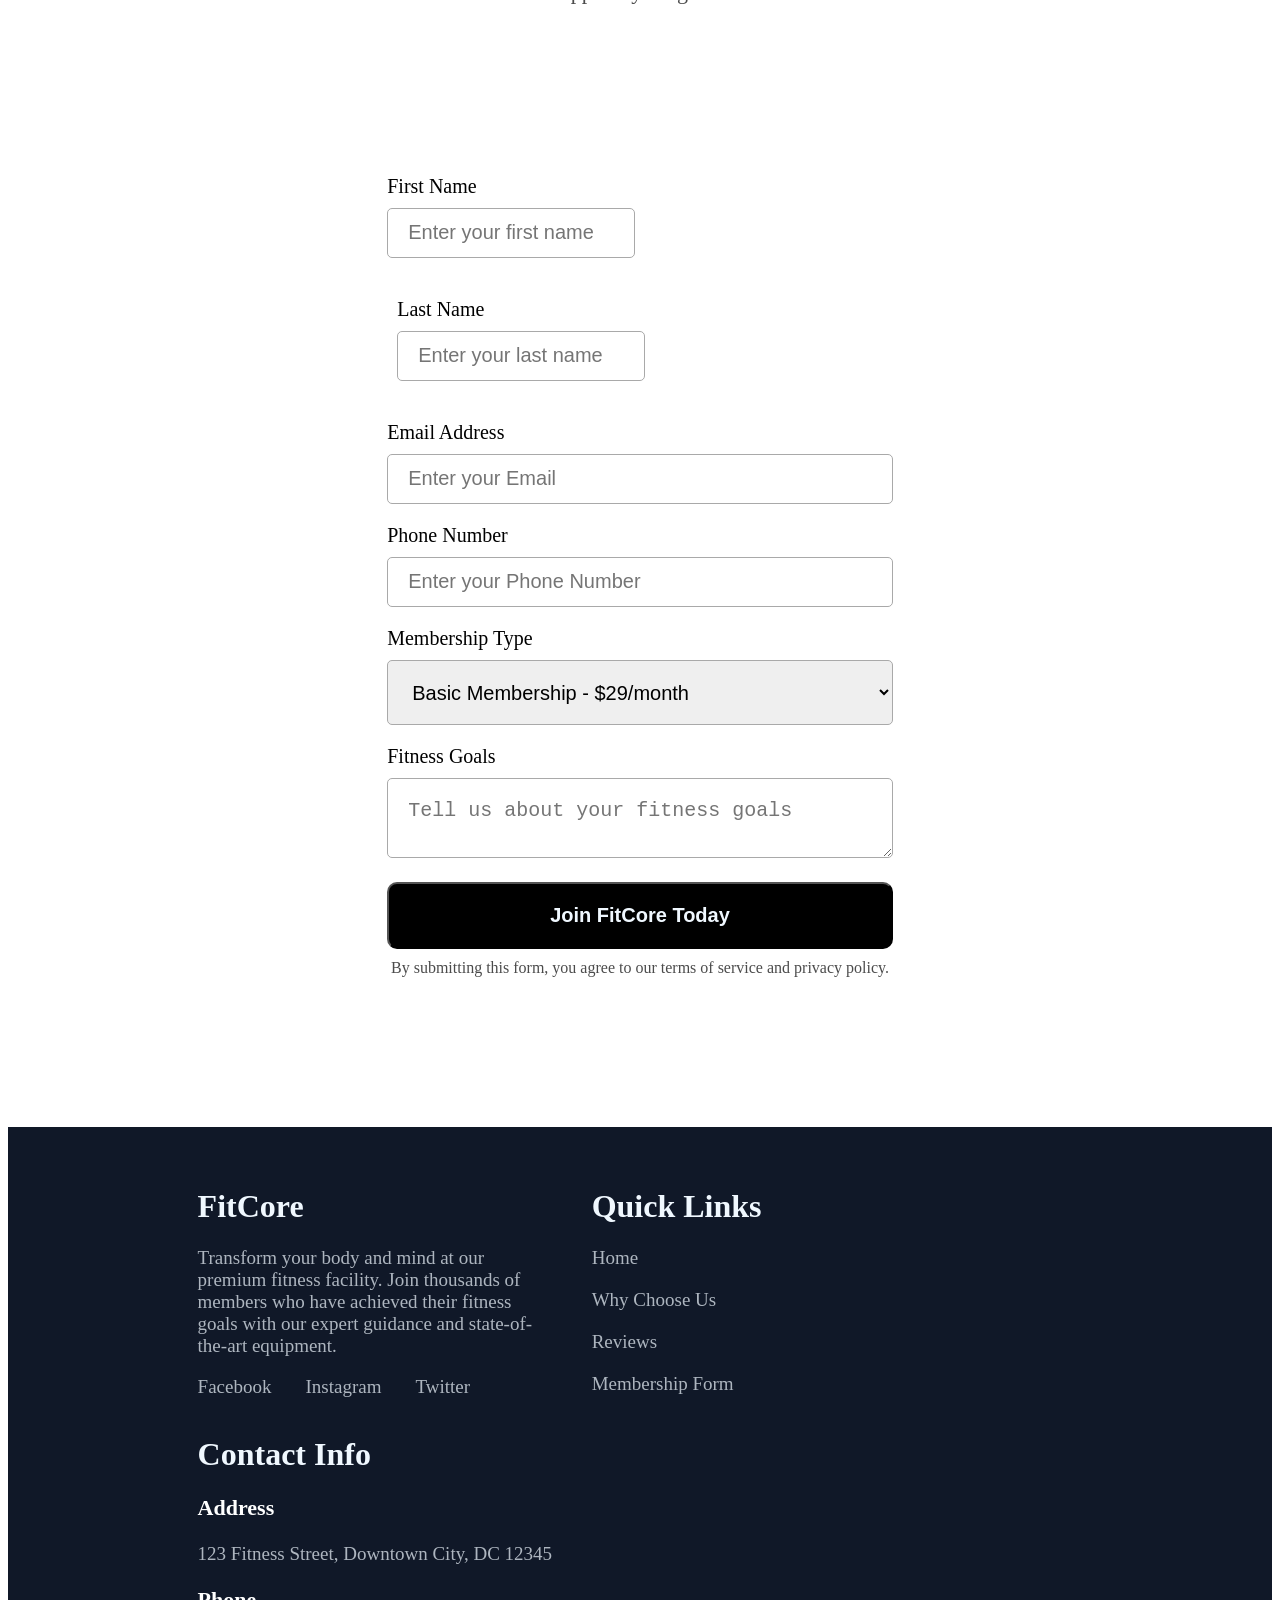
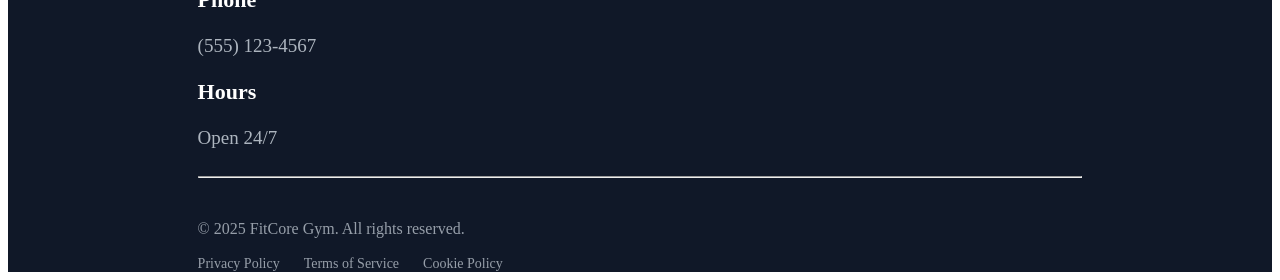
==== commit 190a6fbe: "final update" ====
--- a/index.html
+++ b/index.html
@@ -22,7 +22,7 @@
     <main>
         <article>
             <div class="why-fitcore-gym">
-                <h1>Why Choose FitCore Gym</h1>
+                <h1 id="why?">Why Choose FitCore Gym</h1>
                 <p>We provide everything you need to achieve your fitness goals in a welcoming and professional environment.</p>
                 
                     <div id="boxes-parent">
@@ -66,7 +66,7 @@
             </div>
 
             <div class="members-say">
-                <h1>What Our Members Say</h1>
+                <h1 id="reviews">What Our Members Say</h1>
                 <p>Join thousands of satisfied members who have transformed their lives at FitCore</p>
                 <div class="members">
                     <div class="member">
@@ -123,7 +123,7 @@
             </div>
 
 
-            <div class="application">
+            <div class="application" id="gym-form">
                 <form action="#">
                     <div class="name">
                         <label for="first-name">First Name</label>
@@ -161,21 +161,21 @@
 
         <footer>
             <div class="container">
-                <div>
+                <div class="fit-core">
                     <h1>FitCore</h1>
                     <p>Transform your body and mind at our premium fitness facility. Join thousands of members who have achieved their fitness goals with our expert guidance and state-of-the-art equipment.</p>
-                    <a href="">Facebook</a>
-                    <a href="">Instagram</a>
-                    <a href="">Twitter</a>
-                </div>
-                <div>
+                    <a target="_blank" href="https://www.facebook.com/">Facebook</a>
+                    <a target="_blank" href="https://www.instagram.com/">Instagram</a>
+                    <a target="_blank" href="https://x.com/">Twitter</a>
+                </div>
+                <div class="links">
                     <h1>Quick Links</h1>
                     <div><a href="#main-header">Home</a></div>
-                    <div><a href="">Why Choose Us</a></div>
-                    <div><a href="">Reviews</a></div>
-                    <div><a href="">Membership Form</a></div>
-                </div>
-                <div>
+                    <div><a href="#why?">Why Choose Us</a></div>
+                    <div><a href="#reviews">Reviews</a></div>
+                    <div><a href="#gym-form">Membership Form</a></div>
+                </div>
+                <div class="contact-info">
                     <h1>Contact Info</h1>
                     <p>Address</p>
                     <p>123 Fitness Street, Downtown City, DC 12345</p>
@@ -184,7 +184,15 @@
                     <p>Hours</p>
                     <p>Open 24/7</p>
                 </div>
-                <hr><br><br>
+                <hr><br>
+                <div class="foot">
+                    <div class="rights"><p>© 2025 FitCore Gym. All rights reserved.</p></div>
+                    <div class="foot-links">
+                        <a href="">Privacy Policy</a>
+                        <a href="">Terms of Service</a>
+                        <a href="">Cookie Policy</a>
+                    </div>
+                </div>
             </div>
         </footer>
     </main>
--- a/style.css
+++ b/style.css
@@ -380,7 +380,7 @@
             div{
                 display: inline-block;
             }
-            div:first-child{
+            .fit-core{
                 vertical-align: top;
                 margin-right: 45px;
                 width: 39%;
@@ -391,16 +391,14 @@
                     text-decoration: none;
                     color: aliceblue;
                     opacity: 0.7;
-                }
-            }
-            div:nth-child(2){
+                    margin-right: 30px;
+                }
+            }
+            .links{
                 vertical-align: top;
                 width: 25%;
-                
-                
                 div{
                     display: block;
-                    
                     width: 100%;
                     margin-bottom: 20px;
                     a{
@@ -410,7 +408,7 @@
                     }
                 }
             }
-            div:last-child{
+            .contact-info{
                 vertical-align: top;
                 p:nth-child(2){
                     font-weight: 900;
@@ -433,6 +431,25 @@
                 
 
             }
+            .foot{
+                width: 100%;
+                .rights{
+                    width: 68.1%;
+                    p{
+                        font-size: 16px;
+                        opacity: 0.6;
+                    }
+                }
+                .foot-links{
+                    a{
+                        color: aliceblue;
+                        text-decoration: none;
+                        margin-right: 20px;
+                        font-size: 14px;
+                        opacity: 0.6;
+                    }
+                }
+            }
 
         }
     }
